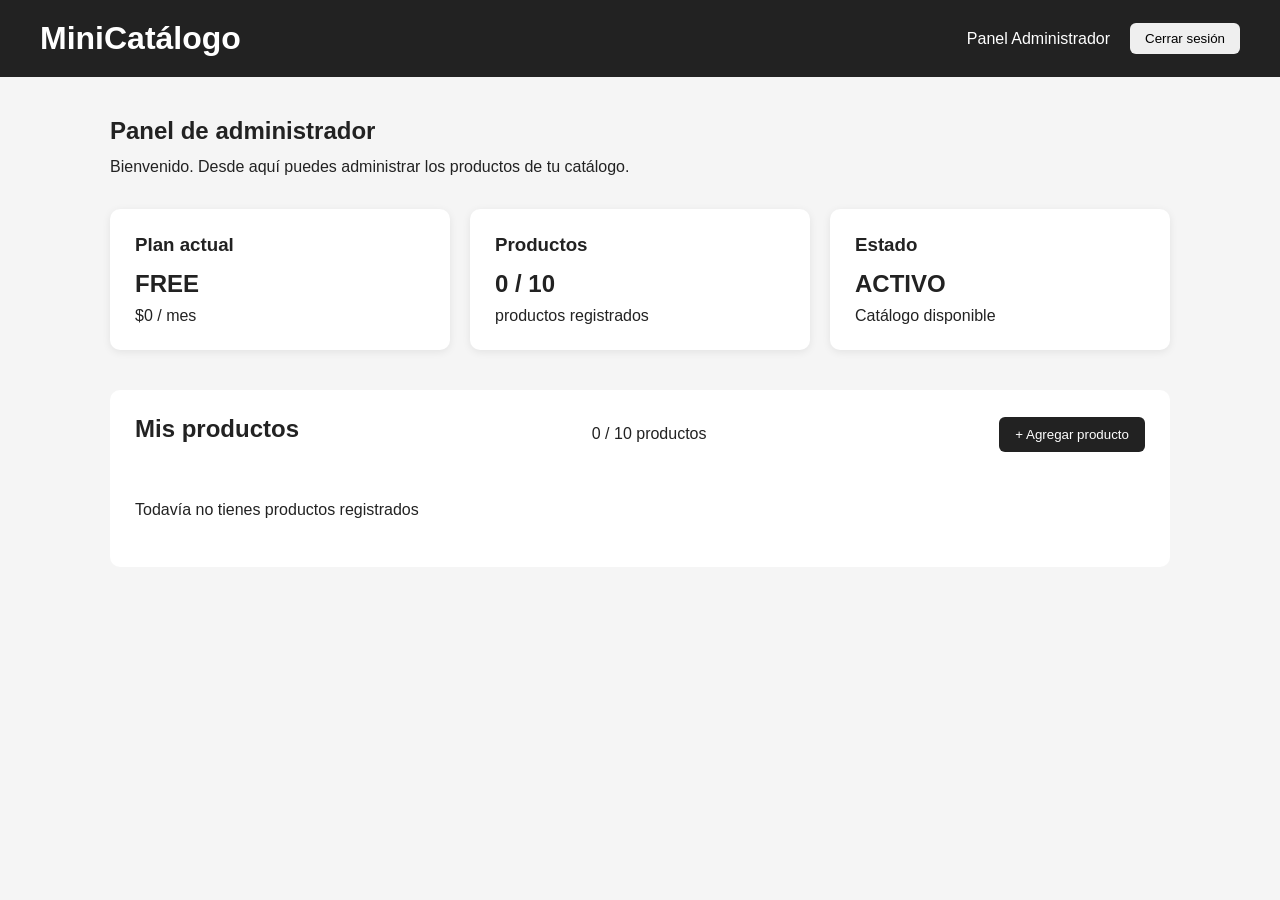
==== admin.html @ 5eebe4a9 "Agrego panel de administrador" ====
<!DOCTYPE html>
<html lang="es">
<head>
    <meta charset="UTF-8">
    <meta name="viewport" content="width=device-width, initial-scale=1.0">
    <title>MiniCatálogo | Administrador</title>
    <link rel="stylesheet" href="style/admin.css">
</head>
<body>
    <header>
        <h1>MiniCatálogo</h1>
        <div>
            <span>Panel Administrador</span>
            <button>Cerrar sesión</button>
        </div>
    </header>
    <main>
        <section>
            <h2>Panel de administrador</h2>
            <p>Bienvenido. Desde aquí puedes administrar los productos de tu catálogo.</p>
        </section>

        <section>
            <article>
                <h3>Plan actual</h3>
                <p>FREE</p>
                <span>$0 / mes</span>
            </article>
            <article>
                <h3>Productos</h3>
                <p>0 / 10</p>
                <span>productos registrados</span>
            </article>
            <article>
                <h3>Estado</h3>
                <p>ACTIVO</p>
                <span>Catálogo disponible</span>
            </article>
        </section>

        <section>
            <div>
                <h2>Mis productos</h2>
                <p>0 / 10 productos</p>
                <button id="btnAgregarProducto">
                    + Agregar producto
                </button>
            </div>
            <div id="listaProductos">
                <p> Todavía no tienes productos registrados</p>
            </div>
        </section>

        <section id="formularioProducto" hidden>
            <h2>Agregar producto</h2>
            <form id="formProducto">
                <div>
                    <label for="nombre">Nombre del producto</label>
                    <input type="text" id="nombre" placeholder="Ej. Café Americano">
                </div>
                <div>
                    <label for="precio">Precio</label>
                    <input type="number" id="precio" placeholder="Ej. 45">
                </div>

                <div>
                    <label for="categoria">Categoría</label>
                    <input type="text" id="categoria" placeholder="Ej. Bebidas" >
                </div>

                <div>
                    <label for="descripcion">Descripción</label>
                    <textarea id="descripcion" placeholder="Describe el producto..."></textarea>
                </div>

                <div>
                    <label for="imagen">Imagen</label>
                    <input type="text" id="imagen" placeholder="Nombre o ruta de la imagen" >
                </div>

                <div>
                    <button type="button" id="btnCancelar"> Cancelar </button>
                    <button type="submit" id="btnGuardar"> Guardar producto </button>
                </div>
            </form>
        </section>
    </main>
    <script src="Js/admin.js"></script>
</body>
</html>
---- style/admin.css ----
* {
    box-sizing: border-box;
    margin: 0;
    padding: 0;
}

body {
    font-family: Arial, sans-serif;
    background-color: #f5f5f5;
    color: #222;
}

header {
    background-color: #222;
    color: white;
    padding: 20px 40px;

    display: flex;
    justify-content: space-between;
    align-items: center;
}

header div {
    display: flex;
    align-items: center;
    gap: 20px;
}

header button {
    padding: 8px 15px;
    border: none;
    border-radius: 6px;
    cursor: pointer;
}

main {
    max-width: 1100px;
    margin: 40px auto;
    padding: 0 20px;
}

main > section:first-child {
    margin-bottom: 30px;
}

h2 {
    margin-bottom: 10px;
}

p {
    line-height: 1.5;
}

main > section:nth-child(2) {
    display: grid;
    grid-template-columns: repeat(3, 1fr);
    gap: 20px;
    margin-bottom: 40px;
}

article {
    background-color: white;
    padding: 25px;
    border-radius: 10px;
    box-shadow: 0 2px 8px rgba(0, 0, 0, 0.08);
}

article h3 {
    margin-bottom: 10px;
}

article p {
    font-size: 24px;
    font-weight: bold;
    margin-bottom: 5px;
}

main > section:nth-child(3) {
    background-color: white;
    padding: 25px;
    border-radius: 10px;
    margin-bottom: 30px;
}

main > section:nth-child(3) > div:first-child {
    display: flex;
    justify-content: space-between;
    align-items: center;
    margin-bottom: 25px;
}

button {
    padding: 10px 16px;
    border: none;
    border-radius: 6px;
    cursor: pointer;
}

#btnAgregarProducto {
    background-color: #222;
    color: white;
}

#listaProductos {
    padding: 20px 0;
}

#formularioProducto {
    background-color: white;
    padding: 25px;
    border-radius: 10px;
}

form {
    display: grid;
    gap: 20px;
}

form div {
    display: flex;
    flex-direction: column;
    gap: 8px;
}

input,
textarea {
    padding: 10px;
    border: 1px solid #ccc;
    border-radius: 6px;
    font-family: inherit;
}

textarea {
    min-height: 100px;
    resize: vertical;
}

form div:last-child {
    display: flex;
    flex-direction: row;
    justify-content: flex-end;
}

form div:last-child button:last-child {
    background-color: #222;
    color: white;
}
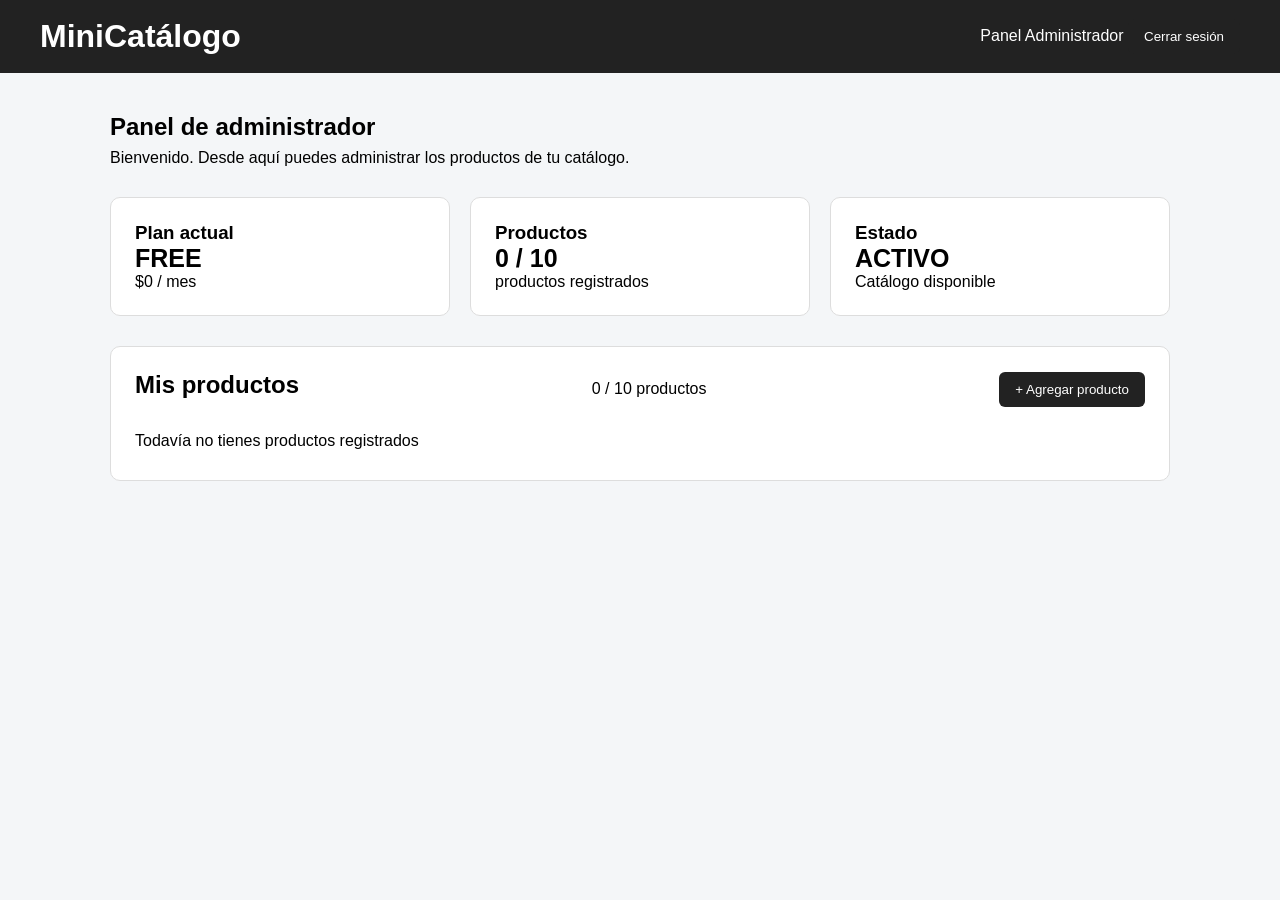
==== commit e3990e64: "Agrego funcionalidades al panel de administrador" ====
--- a/admin.html
+++ b/admin.html
@@ -14,13 +14,14 @@
             <button>Cerrar sesión</button>
         </div>
     </header>
+
     <main>
         <section>
             <h2>Panel de administrador</h2>
             <p>Bienvenido. Desde aquí puedes administrar los productos de tu catálogo.</p>
         </section>
 
-        <section>
+        <section class="resumen">
             <article>
                 <h3>Plan actual</h3>
                 <p>FREE</p>
@@ -28,7 +29,7 @@
             </article>
             <article>
                 <h3>Productos</h3>
-                <p>0 / 10</p>
+                <p id="contadorProductos">0 / 10</p>
                 <span>productos registrados</span>
             </article>
             <article>
@@ -38,53 +39,55 @@
             </article>
         </section>
 
-        <section>
-            <div>
+        <section class="caja">
+            <div class="encabezado">
                 <h2>Mis productos</h2>
-                <p>0 / 10 productos</p>
-                <button id="btnAgregarProducto">
-                    + Agregar producto
-                </button>
+                <p id="contadorProductosCard">0 / 10 productos</p>
+                <button id="btnAgregarProducto">+ Agregar producto</button>
             </div>
             <div id="listaProductos">
-                <p> Todavía no tienes productos registrados</p>
+                <p>Todavía no tienes productos registrados</p>
             </div>
         </section>
 
-        <section id="formularioProducto" hidden>
-            <h2>Agregar producto</h2>
-            <form id="formProducto">
-                <div>
-                    <label for="nombre">Nombre del producto</label>
-                    <input type="text" id="nombre" placeholder="Ej. Café Americano">
-                </div>
-                <div>
-                    <label for="precio">Precio</label>
-                    <input type="number" id="precio" placeholder="Ej. 45">
-                </div>
+        <section id="formularioProducto" class="modal" hidden>
+            <div class="ventana">
+                <h2 id="tituloFormulario">Agregar producto</h2>
+                <form id="formProducto">
+                    <div>
+                        <label for="nombre">Nombre del producto</label>
+                        <input type="text" id="nombre" placeholder="Ej. Café Americano">
+                    </div>
 
-                <div>
-                    <label for="categoria">Categoría</label>
-                    <input type="text" id="categoria" placeholder="Ej. Bebidas" >
-                </div>
+                    <div>
+                        <label for="precio">Precio</label>
+                        <input type="number" id="precio" placeholder="Ej. 45">
+                    </div>
 
-                <div>
-                    <label for="descripcion">Descripción</label>
-                    <textarea id="descripcion" placeholder="Describe el producto..."></textarea>
-                </div>
+                    <div>
+                        <label for="categoria">Categoría</label>
+                        <input type="text" id="categoria" placeholder="Ej. Bebidas">
+                    </div>
 
-                <div>
-                    <label for="imagen">Imagen</label>
-                    <input type="text" id="imagen" placeholder="Nombre o ruta de la imagen" >
-                </div>
+                    <div>
+                        <label for="descripcion">Descripción</label>
+                        <textarea id="descripcion" placeholder="Describe el producto..."></textarea>
+                    </div>
 
-                <div>
-                    <button type="button" id="btnCancelar"> Cancelar </button>
-                    <button type="submit" id="btnGuardar"> Guardar producto </button>
-                </div>
-            </form>
+                    <div>
+                        <label for="imagen">Imagen</label>
+                        <input type="text" id="imagen" placeholder="Nombre o ruta de la imagen">
+                    </div>
+
+                    <div>
+                        <button type="button" id="btnCancelar">Cancelar</button>
+                        <button type="submit" id="btnGuardar">Guardar producto</button>
+                    </div>
+                </form>
+            </div>
         </section>
     </main>
+
     <script src="Js/admin.js"></script>
 </body>
 </html>
--- a/style/admin.css
+++ b/style/admin.css
@@ -6,31 +6,16 @@
 
 body {
     font-family: Arial, sans-serif;
-    background-color: #f5f5f5;
-    color: #222;
+    background: #f4f6f8;
 }
 
 header {
-    background-color: #222;
+    background: #222;
     color: white;
-    padding: 20px 40px;
-
+    padding: 18px 40px;
     display: flex;
     justify-content: space-between;
     align-items: center;
-}
-
-header div {
-    display: flex;
-    align-items: center;
-    gap: 20px;
-}
-
-header button {
-    padding: 8px 15px;
-    border: none;
-    border-radius: 6px;
-    cursor: pointer;
 }
 
 main {
@@ -39,87 +24,110 @@
     padding: 0 20px;
 }
 
-main > section:first-child {
+section {
     margin-bottom: 30px;
 }
 
 h2 {
-    margin-bottom: 10px;
+    margin-bottom: 8px;
 }
 
-p {
-    line-height: 1.5;
-}
-
-main > section:nth-child(2) {
+.resumen,
+#listaProductos {
     display: grid;
     grid-template-columns: repeat(3, 1fr);
     gap: 20px;
-    margin-bottom: 40px;
 }
 
-article {
-    background-color: white;
-    padding: 25px;
+article,
+.caja,
+#listaProductos > div,
+.ventana {
+    background: white;
+    border: 1px solid #ddd;
     border-radius: 10px;
-    box-shadow: 0 2px 8px rgba(0, 0, 0, 0.08);
-}
-
-article h3 {
-    margin-bottom: 10px;
+    padding: 24px;
 }
 
 article p {
-    font-size: 24px;
+    font-size: 25px;
     font-weight: bold;
-    margin-bottom: 5px;
 }
 
-main > section:nth-child(3) {
-    background-color: white;
-    padding: 25px;
-    border-radius: 10px;
-    margin-bottom: 30px;
-}
-
-main > section:nth-child(3) > div:first-child {
+.encabezado {
     display: flex;
     justify-content: space-between;
     align-items: center;
     margin-bottom: 25px;
 }
 
+#listaProductos img {
+    width: 100%;
+    height: 150px;
+    object-fit: cover;
+    margin-bottom: 12px;
+}
+
+#listaProductos p {
+    margin-bottom: 6px;
+}
+
+#listaProductos button {
+    margin-top: 15px;
+}
+
 button {
     padding: 10px 16px;
     border: none;
     border-radius: 6px;
+    background: #222;
+    color: white;
     cursor: pointer;
 }
 
-#btnAgregarProducto {
-    background-color: #222;
-    color: white;
+.btnEditar,
+#btnCancelar {
+    background: #ddd;
+    color: #222;
 }
 
-#listaProductos {
-    padding: 20px 0;
+.modal {
+    position: fixed;
+    top: 0;
+    left: 0;
+    width: 100%;
+    height: 100%;
+    background: rgba(0, 0, 0, 0.5);
+    display: flex;
+    justify-content: center;
+    align-items: center;
 }
 
-#formularioProducto {
-    background-color: white;
-    padding: 25px;
-    border-radius: 10px;
+.modal[hidden] {
+    display: none;
+}
+
+.ventana {
+    width: 100%;
+    max-width: 500px;
 }
 
 form {
     display: grid;
-    gap: 20px;
+    gap: 15px;
+    margin-top: 20px;
 }
 
 form div {
     display: flex;
     flex-direction: column;
-    gap: 8px;
+    gap: 6px;
+}
+
+form div:last-child {
+    flex-direction: row;
+    justify-content: flex-end;
+    gap: 10px;
 }
 
 input,
@@ -127,21 +135,12 @@
     padding: 10px;
     border: 1px solid #ccc;
     border-radius: 6px;
-    font-family: inherit;
 }
 
-textarea {
-    min-height: 100px;
-    resize: vertical;
-}
+@media (max-width: 800px) {
 
-form div:last-child {
-    display: flex;
-    flex-direction: row;
-    justify-content: flex-end;
-}
-
-form div:last-child button:last-child {
-    background-color: #222;
-    color: white;
+    .resumen,
+    #listaProductos {
+        grid-template-columns: 1fr;
+    }
 }
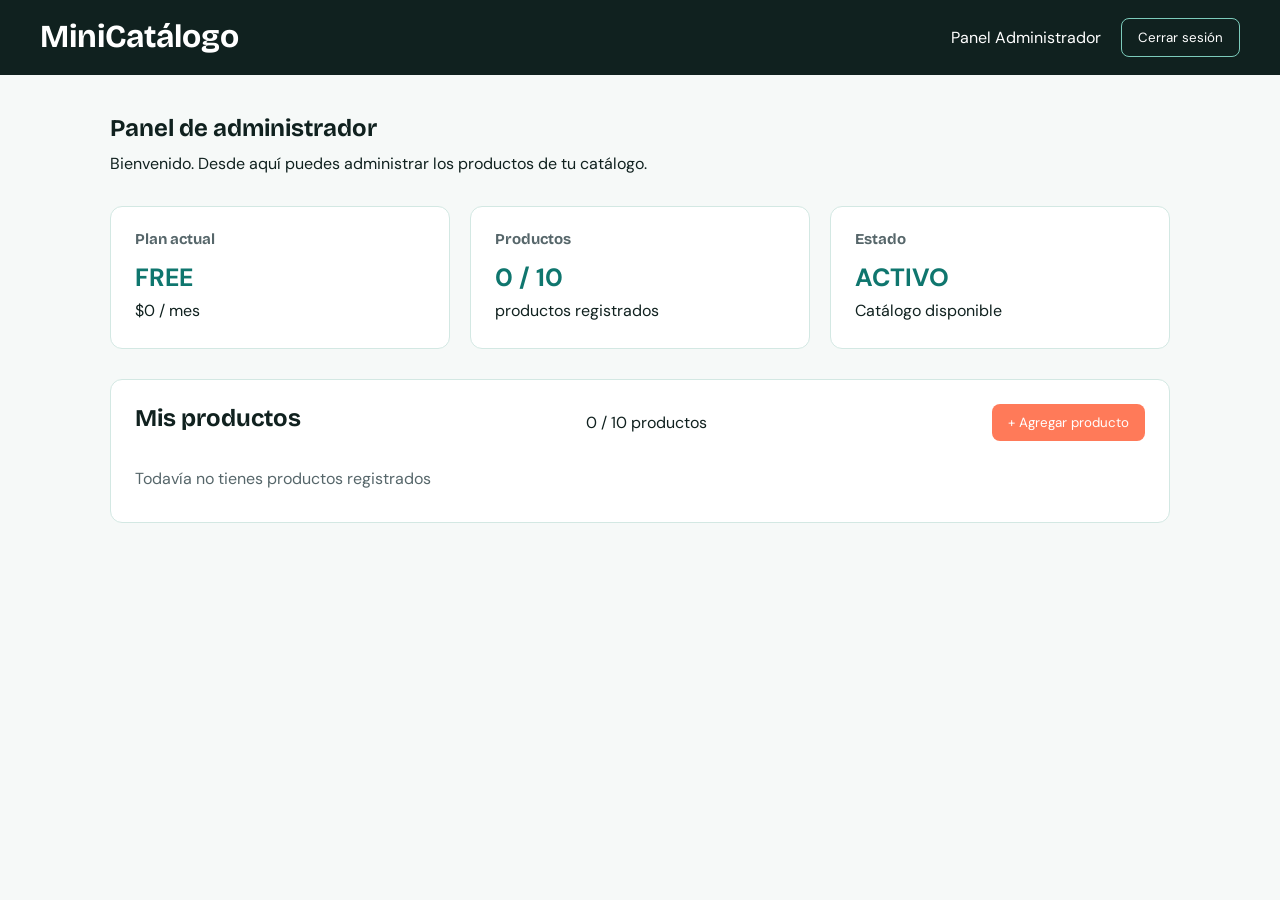
==== commit 5af21a42: "Admin y login con estilos" ====
--- a/admin.html
+++ b/admin.html
@@ -4,6 +4,8 @@
     <meta charset="UTF-8">
     <meta name="viewport" content="width=device-width, initial-scale=1.0">
     <title>MiniCatálogo | Administrador</title>
+    <link href="https://fonts.googleapis.com/css2?family=Bricolage+Grotesque:opsz,wght@12..96,600..800&family=DM+Sans:wght@400;500;700&display=swap" rel="stylesheet">
+    <link rel="stylesheet" href="style/general.css">
     <link rel="stylesheet" href="style/admin.css">
 </head>
 <body>
@@ -11,7 +13,7 @@
         <h1>MiniCatálogo</h1>
         <div>
             <span>Panel Administrador</span>
-            <button>Cerrar sesión</button>
+            <button id="btnCerrarSesion">Cerrar sesión</button>
         </div>
     </header>
 
--- a/style/general.css
+++ b/style/general.css
@@ -0,0 +1,95 @@
+/* ==========================================================
+   general.css  -  Base compartida por TODAS las páginas
+   Aquí están los colores y las fuentes del proyecto.
+   (Si lo cambias, avisa al equipo para evitar conflictos en Git)
+   ========================================================== */
+
+/* 1. VARIABLES
+   Cambia estos valores y TODO el sitio cambia de color.
+   Antes tu CSS usaba var(--primary), var(--dark)... pero nunca se definían,
+   por eso el logo y el botón "Administrar" no se veían. Ahora sí existen. */
+:root {
+  /* Color principal (verde azulado) */
+  --primary: #0F766E;
+  --primary-dark: #0B5A54;
+  --primary-light: #7CCBBB;
+  --primary-soft: #E6F4F1;     /* fondos suaves */
+  --line: #D3E8E3;             /* bordes finos */
+
+  /* Color de acento (coral): botones importantes */
+  --accent: #FF7A59;
+  --accent-dark: #F0613D;
+
+  /* Oscuros y neutros */
+  --dark: #10211F;
+  --dark-glow: #1E5A53;
+  --background: #F6F9F8;
+  --surface: #FFFFFF;
+  --text: #10211F;
+  --muted: #56666A;
+
+  /* Degradados del hero */
+  --hero-1: #F4FAF8;
+  --hero-2: #E1F2EE;
+  --hero-glow: #C5E9E1;
+  --circle-1: #A7DFD2;
+  --circle-2: #5DB9A8;
+
+  /* 2. FUENTES: una para títulos y otra para el texto.
+     Si Google Fonts no carga, se usa la de tu sistema. */
+  --font-title: "Bricolage Grotesque", "Segoe UI", system-ui, sans-serif;
+  --font-body: "DM Sans", "Segoe UI", system-ui, sans-serif;
+}
+
+/* --- Otras paletas para probar (cambia solo estas variables) ---
+   Morado + amarillo:  --primary:#5B3FD0; --primary-dark:#4630AA; --primary-light:#B4A0FF;
+                       --primary-soft:#EEEBFF; --line:#E3DEF7; --accent:#FFC93C; --dark:#17133A;
+                       --dark-glow:#352C86; --background:#F8F7FF;
+                       --hero-1:#F8F8FF; --hero-2:#EEECFF; --hero-glow:#DED5FF;
+                       --circle-1:#D3C5FF; --circle-2:#B4A0FF;
+   Azul + naranja:     --primary:#1D4ED8; --primary-dark:#1E3A8A; --primary-light:#93B4FF;
+                       --primary-soft:#E8EFFF; --line:#D6E1FA; --accent:#FF8A3D; --dark:#0F172A;
+                       --dark-glow:#1E3A8A; --background:#F6F8FF;
+                       --hero-1:#F5F8FF; --hero-2:#E3ECFF; --hero-glow:#CFDDFF;
+                       --circle-1:#B9CEFF; --circle-2:#7FA3F5;
+*/
+
+/* 3. REINICIO: quita márgenes raros que trae el navegador */
+* {
+  box-sizing: border-box;
+  margin: 0;
+  padding: 0;
+}
+
+html {
+  scroll-behavior: smooth;   /* al hacer clic en #planes baja suavemente */
+  scroll-padding-top: 100px; /* deja espacio para que el navbar no tape el título */
+}
+
+body {
+  font-family: var(--font-body);
+  font-size: 16px;
+  line-height: 1.6;
+  background: var(--background);
+  color: var(--text);
+}
+
+h1, h2, h3 {
+  font-family: var(--font-title);
+  line-height: 1.15;
+}
+
+a { color: inherit; text-decoration: none; }
+ul { list-style: none; }
+img { display: block; max-width: 100%; }
+button { font-family: inherit; cursor: pointer; }
+
+/* 4. ACCESIBILIDAD: se ve dónde está el foco al navegar con teclado */
+:focus-visible {
+  outline: 3px solid var(--accent);
+  outline-offset: 3px;
+}
+
+@media (prefers-reduced-motion: reduce) {
+  html { scroll-behavior: auto; }
+}
--- a/style/admin.css
+++ b/style/admin.css
@@ -1,21 +1,21 @@
-* {
-    box-sizing: border-box;
-    margin: 0;
-    padding: 0;
-}
-
-body {
-    font-family: Arial, sans-serif;
-    background: #f4f6f8;
-}
-
 header {
-    background: #222;
+    background: var(--dark);
     color: white;
     padding: 18px 40px;
     display: flex;
     justify-content: space-between;
     align-items: center;
+}
+
+header div {
+    display: flex;
+    align-items: center;
+    gap: 20px;
+}
+
+header button {
+    background: transparent;
+    border: 1px solid var(--primary-light);
 }
 
 main {
@@ -43,13 +43,20 @@
 .caja,
 #listaProductos > div,
 .ventana {
-    background: white;
-    border: 1px solid #ddd;
-    border-radius: 10px;
+    background: var(--surface);
+    border: 1px solid var(--line);
+    border-radius: 12px;
     padding: 24px;
 }
 
+article h3 {
+    color: var(--muted);
+    font-size: 15px;
+    margin-bottom: 10px;
+}
+
 article p {
+    color: var(--primary);
     font-size: 25px;
     font-weight: bold;
 }
@@ -65,10 +72,12 @@
     width: 100%;
     height: 150px;
     object-fit: cover;
+    border-radius: 8px;
     margin-bottom: 12px;
 }
 
 #listaProductos p {
+    color: var(--muted);
     margin-bottom: 6px;
 }
 
@@ -79,16 +88,20 @@
 button {
     padding: 10px 16px;
     border: none;
-    border-radius: 6px;
-    background: #222;
+    border-radius: 8px;
+    background: var(--primary);
     color: white;
-    cursor: pointer;
+}
+
+#btnAgregarProducto,
+.btnEliminar {
+    background: var(--accent);
 }
 
 .btnEditar,
 #btnCancelar {
-    background: #ddd;
-    color: #222;
+    background: var(--primary-soft);
+    color: var(--primary-dark);
 }
 
 .modal {
@@ -101,6 +114,7 @@
     display: flex;
     justify-content: center;
     align-items: center;
+    padding: 20px;
 }
 
 .modal[hidden] {
@@ -130,11 +144,17 @@
     gap: 10px;
 }
 
+label {
+    font-size: 14px;
+    font-weight: bold;
+}
+
 input,
 textarea {
     padding: 10px;
-    border: 1px solid #ccc;
-    border-radius: 6px;
+    border: 1px solid var(--line);
+    border-radius: 8px;
+    font-family: inherit;
 }
 
 @media (max-width: 800px) {
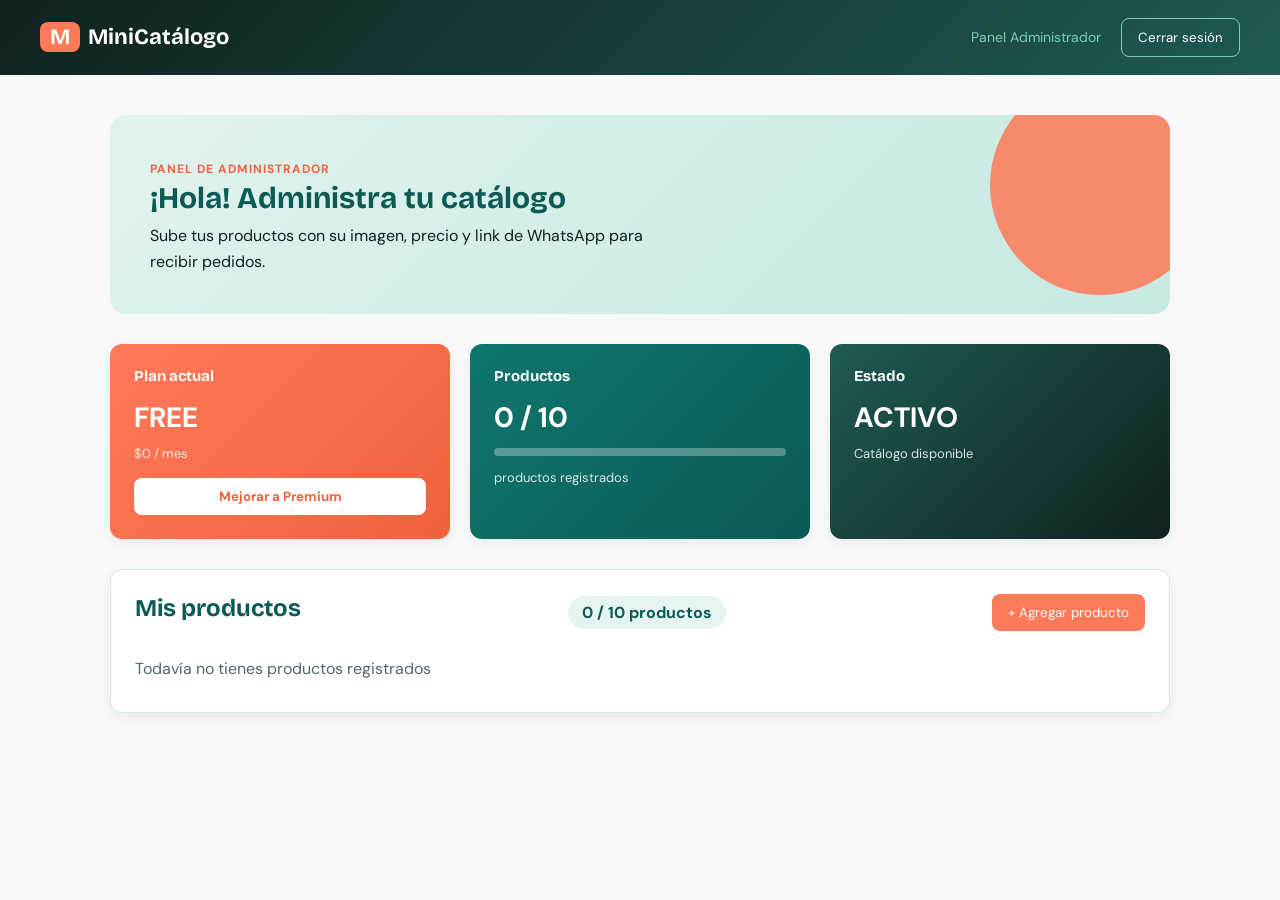
==== commit 45bfd6db: "Actualiza panel de administración y agrega login" ====
--- a/admin.html
+++ b/admin.html
@@ -10,7 +10,7 @@
 </head>
 <body>
     <header>
-        <h1>MiniCatálogo</h1>
+        <h1><span class="logo-icon">M</span>MiniCatálogo</h1>
         <div>
             <span>Panel Administrador</span>
             <button id="btnCerrarSesion">Cerrar sesión</button>
@@ -18,24 +18,29 @@
     </header>
 
     <main>
-        <section>
-            <h2>Panel de administrador</h2>
-            <p>Bienvenido. Desde aquí puedes administrar los productos de tu catálogo.</p>
+        <section class="bienvenida">
+            <span class="etiqueta">PANEL DE ADMINISTRADOR</span>
+            <h2>¡Hola! Administra tu catálogo</h2>
+            <p>Sube tus productos con su imagen, precio y link de WhatsApp para recibir pedidos.</p>
         </section>
 
         <section class="resumen">
-            <article>
-                <h3>Plan actual</h3>
-                <p>FREE</p>
-                <span>$0 / mes</span>
+            <article class="plan">
+                <h3> Plan actual</h3>
+                <p id="nombrePlan">FREE</p>
+                <span id="precioPlan">$0 / mes</span>
+                <button id="btnPremium"> Mejorar a Premium</button>
             </article>
-            <article>
-                <h3>Productos</h3>
+            <article class="productos">
+                <h3> Productos</h3>
                 <p id="contadorProductos">0 / 10</p>
+                <div class="barra">
+                    <div id="barraProductos"></div>
+                </div>
                 <span>productos registrados</span>
             </article>
-            <article>
-                <h3>Estado</h3>
+            <article class="estado">
+                <h3> Estado</h3>
                 <p>ACTIVO</p>
                 <span>Catálogo disponible</span>
             </article>
@@ -58,12 +63,22 @@
                 <form id="formProducto">
                     <div>
                         <label for="nombre">Nombre del producto</label>
-                        <input type="text" id="nombre" placeholder="Ej. Café Americano">
+                        <input type="text" id="nombre" placeholder="Ej. Café Americano" required>
                     </div>
 
                     <div>
                         <label for="precio">Precio</label>
-                        <input type="number" id="precio" placeholder="Ej. 45">
+                        <input type="number" id="precio" placeholder="Ej. 45" required>
+                    </div>
+
+                    <div>
+                        <label for="imagen">Imagen (link o ruta)</label>
+                        <input type="text" id="imagen" placeholder="Ej. https://misitio.com/cafe.jpg" required>
+                    </div>
+
+                    <div>
+                        <label for="whatsapp">Link de WhatsApp para pedidos</label>
+                        <input type="url" id="whatsapp" placeholder="https://wa.me/5219610000000" required>
                     </div>
 
                     <div>
@@ -74,11 +89,6 @@
                     <div>
                         <label for="descripcion">Descripción</label>
                         <textarea id="descripcion" placeholder="Describe el producto..."></textarea>
-                    </div>
-
-                    <div>
-                        <label for="imagen">Imagen</label>
-                        <input type="text" id="imagen" placeholder="Nombre o ruta de la imagen">
                     </div>
 
                     <div>
--- a/style/admin.css
+++ b/style/admin.css
@@ -1,5 +1,5 @@
 header {
-    background: var(--dark);
+    background: linear-gradient(135deg, var(--dark), var(--dark-glow));
     color: white;
     padding: 18px 40px;
     display: flex;
@@ -7,10 +7,26 @@
     align-items: center;
 }
 
+header h1 {
+    font-size: 22px;
+}
+
+.logo-icon {
+    background: var(--accent);
+    padding: 2px 10px;
+    border-radius: 8px;
+    margin-right: 8px;
+}
+
 header div {
     display: flex;
     align-items: center;
     gap: 20px;
+}
+
+header div span {
+    color: var(--primary-light);
+    font-size: 14px;
 }
 
 header button {
@@ -30,6 +46,42 @@
 
 h2 {
     margin-bottom: 8px;
+}
+
+.bienvenida {
+    position: relative;
+    background: linear-gradient(135deg, var(--hero-2), var(--hero-glow));
+    border-radius: 16px;
+    padding: 40px;
+    overflow: hidden;
+}
+
+.bienvenida::after {
+    content: "";
+    position: absolute;
+    top: -40px;
+    right: -40px;
+    width: 220px;
+    height: 220px;
+    background: var(--accent);
+    border-radius: 50%;
+    opacity: 0.85;
+}
+
+.bienvenida h2 {
+    color: var(--primary-dark);
+    font-size: 30px;
+}
+
+.bienvenida p {
+    max-width: 500px;
+}
+
+.etiqueta {
+    color: var(--accent-dark);
+    font-size: 12px;
+    font-weight: bold;
+    letter-spacing: 1px;
 }
 
 .resumen,
@@ -47,18 +99,62 @@
     border: 1px solid var(--line);
     border-radius: 12px;
     padding: 24px;
+    box-shadow: 0 4px 12px rgba(16, 33, 31, 0.06);
+}
+
+article {
+    border: none;
+    color: white;
+}
+
+.plan {
+    background: linear-gradient(135deg, var(--accent), var(--accent-dark));
+}
+
+.productos {
+    background: linear-gradient(135deg, var(--primary), var(--primary-dark));
+}
+
+.estado {
+    background: linear-gradient(135deg, var(--dark-glow), var(--dark));
+}
+
+#btnPremium {
+    background: white;
+    color: var(--accent-dark);
+    font-weight: bold;
+    width: 100%;
+    margin-top: 12px;
 }
 
 article h3 {
-    color: var(--muted);
     font-size: 15px;
     margin-bottom: 10px;
 }
 
 article p {
-    color: var(--primary);
-    font-size: 25px;
-    font-weight: bold;
+    font-size: 28px;
+    font-weight: bold;
+}
+
+article span {
+    font-size: 13px;
+    opacity: 0.85;
+}
+
+.barra {
+    height: 8px;
+    background: rgba(255, 255, 255, 0.3);
+    border-radius: 4px;
+    margin: 8px 0;
+}
+
+#barraProductos {
+    width: 0;
+    height: 100%;
+    background: white;
+    border-radius: 4px;
+    transition: width 0.3s;
 }
 
 .encabezado {
@@ -68,12 +164,55 @@
     margin-bottom: 25px;
 }
 
+.encabezado h2 {
+    color: var(--primary-dark);
+}
+
+#contadorProductosCard {
+    background: var(--primary-soft);
+    color: var(--primary-dark);
+    font-weight: bold;
+    padding: 4px 14px;
+    border-radius: 20px;
+}
+
+#listaProductos > div {
+    padding: 0;
+    overflow: hidden;
+    transition: transform 0.2s;
+}
+
+#listaProductos > div:hover {
+    transform: translateY(-4px);
+    box-shadow: 0 10px 20px rgba(15, 118, 110, 0.18);
+}
+
 #listaProductos img {
     width: 100%;
-    height: 150px;
+    height: 180px;
     object-fit: cover;
-    border-radius: 8px;
-    margin-bottom: 12px;
+}
+
+.info {
+    padding: 18px;
+}
+
+.categoria {
+    display: inline-block;
+    background: #FFE9E2;
+    color: var(--accent-dark);
+    font-size: 12px;
+    font-weight: bold;
+    padding: 2px 10px;
+    border-radius: 20px;
+}
+
+.categoria:empty {
+    display: none;
+}
+
+#listaProductos h3 {
+    margin: 8px 0 4px;
 }
 
 #listaProductos p {
@@ -81,8 +220,31 @@
     margin-bottom: 6px;
 }
 
-#listaProductos button {
-    margin-top: 15px;
+#listaProductos .precio {
+    color: var(--primary);
+    font-size: 20px;
+    font-weight: bold;
+}
+
+.btnWhatsapp {
+    display: block;
+    background: #25D366;
+    color: white;
+    text-align: center;
+    font-weight: bold;
+    padding: 10px;
+    border-radius: 8px;
+    margin-top: 12px;
+}
+
+.acciones {
+    display: flex;
+    gap: 8px;
+    margin-top: 10px;
+}
+
+.acciones button {
+    flex: 1;
 }
 
 button {
@@ -91,6 +253,10 @@
     border-radius: 8px;
     background: var(--primary);
     color: white;
+}
+
+button:hover {
+    opacity: 0.85;
 }
 
 #btnAgregarProducto,
@@ -124,6 +290,9 @@
 .ventana {
     width: 100%;
     max-width: 500px;
+    max-height: 90vh;
+    overflow-y: auto;
+    border-top: 5px solid var(--accent);
 }
 
 form {
@@ -145,6 +314,7 @@
 }
 
 label {
+    color: var(--primary-dark);
     font-size: 14px;
     font-weight: bold;
 }
@@ -163,4 +333,12 @@
     #listaProductos {
         grid-template-columns: 1fr;
     }
+
+    .bienvenida {
+        padding: 25px;
+    }
+
+    .bienvenida::after {
+        display: none;
+    }
 }
